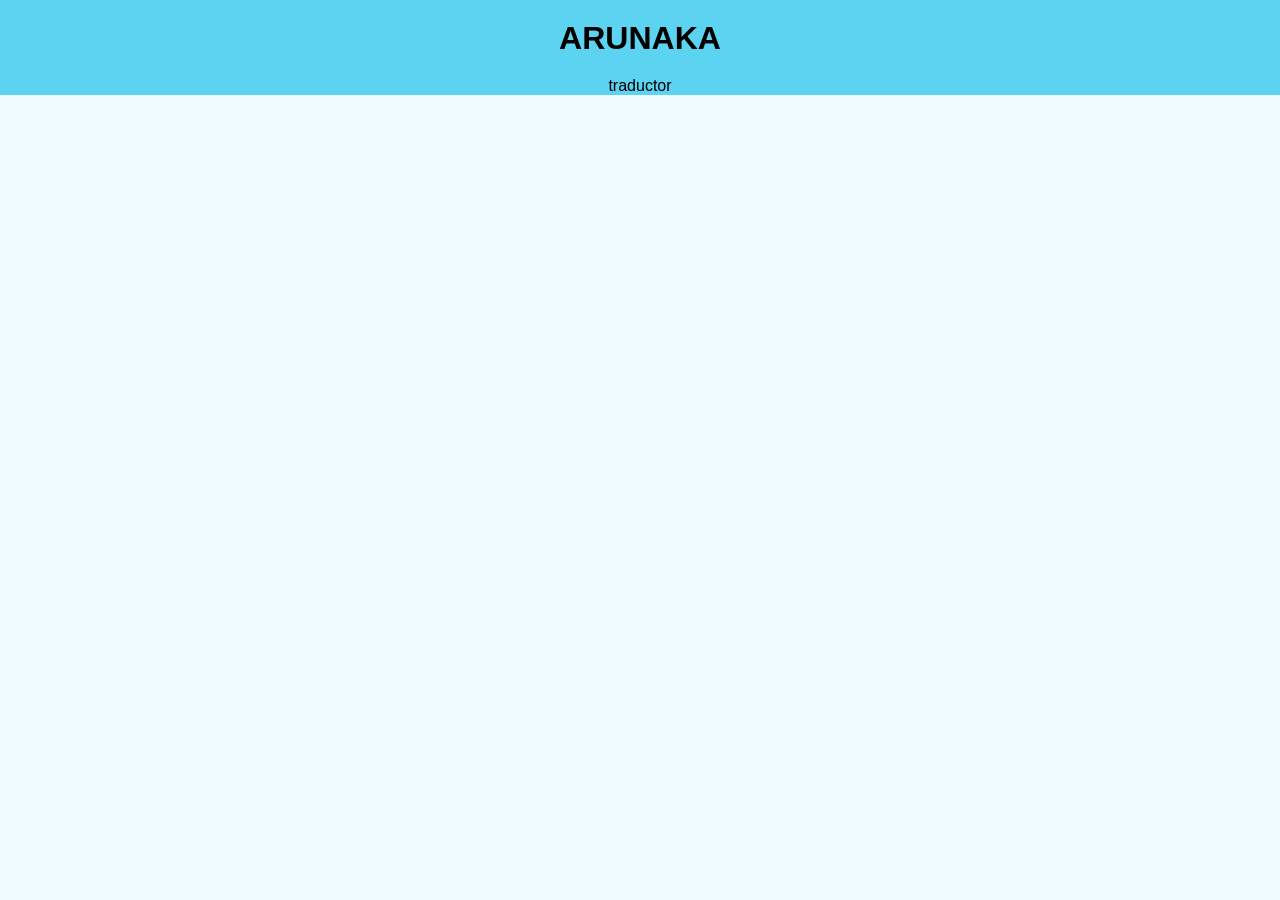
==== index.html @ 30217dec "Rename paginaprin.html to index.html" ====
<!DOCTYPE html>
<html lang="es">
<head>
    <meta charset="UTF-8">
    <meta name="viewport" content="width=device-width, initial-scale=1.0">
    <title>Arunaka</title>
    <link rel="stylesheet" href="styles.css">
    <link href="https://fonts.googleapis.com/css2?family=Material+Symbols+Outlined" rel="stylesheet" />


</head>
<body>
    
    
    <aside class="sidebar">
        <form class="sidebar__form">
            <input type="checkbox" checked id="open-menu">
            <label class="material-symbols-outlined" for="open-menu">menu</label>

        </form>

       

        <picture class="sidebar__picture">
            <source srcset="img/logo-small.png" media="(max-width:57.5rem)">
            <img src="img/logo1.png">

        </picture>
        

        
        <nav class="sidebar__nav">
            <ul>
                <li class="sidebar__item">
                    <span class="material-symbols-outlined">home</span>
                    <a href="paginaprin.html">Inicio</a>
                </li>
                                <li class="sidebar__item">
                    <span class="material-symbols-outlined">sort_by_alpha</span>
                    <a href="diccionario.html">Diccionario</a>
                </li">
                                <li class="sidebar__item">
                    <span class="material-symbols-outlined">history</span>
                    <a href="historial.html">Historial</a>
                </li>
                                <li class="sidebar__item">
                    <span class="material-symbols-outlined">info</span>
                    <a href="acercade.html">Acercad de</a>
                </li>
            </ul>
        </nav>
        <div class="sideabr__profile">
            <ul>
                <li class="sidebar__item">
                  <span class="material-symbols-outlined">logout</span>
                  <a href="#">Salir</a>
                </li>
            </ul>

            
         
    </aside>


    <h1>ARUNAKA</h1>
    <p>traductor</p>

    

    </body>
</html>
---- styles.css ----
*{  
  box-sizing: border-box;
}

body,div,ul,li,a,h1,h2,h3,h4 {
  margin: 0;
  padding: 0;
}

label, .sidebar__nav{ 
  user-select: none;
}


body{
  --bg-color: color-mix(in srgb, #5bd3f1 10%, #fff);
  --sidebar-color: #5bd3f1 ;
  --dark-color:    #1d1a1a;
  --faq-color: #5bd3f1;
  background-color: var(--bg-color);
  font-family: sans-serif;
}

.title{
  background-color: var(--faq-color);
  max-width: clamp(300px, 50%, 900px);
  margin: auto;
}
a{
  display: block;
  padding: 25px 70px 25px 0px;
}
 

/* color de la barra de menu*/
.sidebar{
  background-color: var(--sidebar-color);
  position: fixed;
  height: 100dvh;
  width: clamp(220px, 20vw, 300px);
  font-size: clamp(1rem, 2.2vw, 3rem);
  display: flex;
  flex-direction: column;
  justify-content: space-between;
  padding: 30px 0 30px 6px;

}

.sidebar__nav{
  flex: 1;
  display: flex;
}

.sidebar__nav ul{
  display: flex;
  flex-direction: column;
  justify-content: center ;
  width: 100%;
}


.sidebar__item{
  list-style:none;
  display: flex;
  align-items: center;
  font-size: .9rem;
  padding: 6px;
  color: var(--dark-color);
  border-radius:36px 0 0 36px;
  position: relative;
}

.sidebar__item a{
  color: inherit;
  text-decoration: none;
}

.sidebar__item span{
  padding: 12px;
  font-size: 2rem;
}

.sidebar__item:hover {
  background-color: var(--bg-color);
  color: var(--sidebar-color);
}

.sidebar__item::before,
.sidebar__item::after{
  content:'';
  background-color: var(--bg-color);
  position: absolute;
  right: 0;
  width: 18px;
  height: 18px;
  background-color: transparent;
}

.sidebar__item:hover::before{
  top: -18px;
  border-bottom-right-radius:25px ;
  box-shadow: 4px 4px 0 4px var(--bg-color);
}

.sidebar__item:hover::after{
  bottom: -18px;
  border-top-right-radius:25px ;
  box-shadow: 4px -4px 0 4px var(--bg-color);
}

/*logo de la app*/

.sidebar__picture img{
margin-left: 0px;
position: relative;
z-index: 10;
}

.sidebar__picture img{
width: clamp(4rem, 110%, 20rem);
margin: auto;
}


input[type="checkbox"]{
  display: none;
  
}

.sidebar__form {
  position: absolute;
  z-index: 20;
  right: -1rem;
  top: .5rem;
}

.menu{
  display: none;
}

.sidebar label{
  position: relative;
  color: var(--sidebar-color);
  background-color: var(--bg-color);
  font-size: 2rem;
  border-radius: 50%;
  padding: .4rem;
  user-select: none;
  
}



input[type="checkbox"]:checked ~ label {
  color: var(--bg-color);
  background-color: var(--sidebar-color);
}

input[type="checkbox"]:checked ~ label::after,
input[type="checkbox"]:checked ~ label::before {
  display: none;}

.sidebar:has(input[type="checkbox"]:checked){

 width: 0;
 padding: 30px 0;
 overflow: visible;
}



.sidebar:has(input[type="checkbox"]:checked) .sidebar__nav,
.sidebar:has(input[type="checkbox"]:checked) .sidebar__picture img{
  display: none;
}

.sidebar:has(input[type="checkbox"]:checked) .sidebar__form{
  right: -40px;
}

.sidebar:has(input[type="checkbox"]:checked) picture{
 width: fit-content;
 margin-left: .75rem ;
}

.sidebar:has(input[type="checkbox"]:checked) :is(.sidebar__item a, .sidebar__item span){
  display: none;
}

h1,p{
  text-align: center;
  background-color: #5bd3f1;
  width: 100%;
  margin: 0;

}

h1{
 padding: 20px;
}
/*Estilo del buscador(DICCIONARIO)*/
form{
  padding: 20px 100px;
}
input{
width: 100%;
box-sizing: border-box;

}
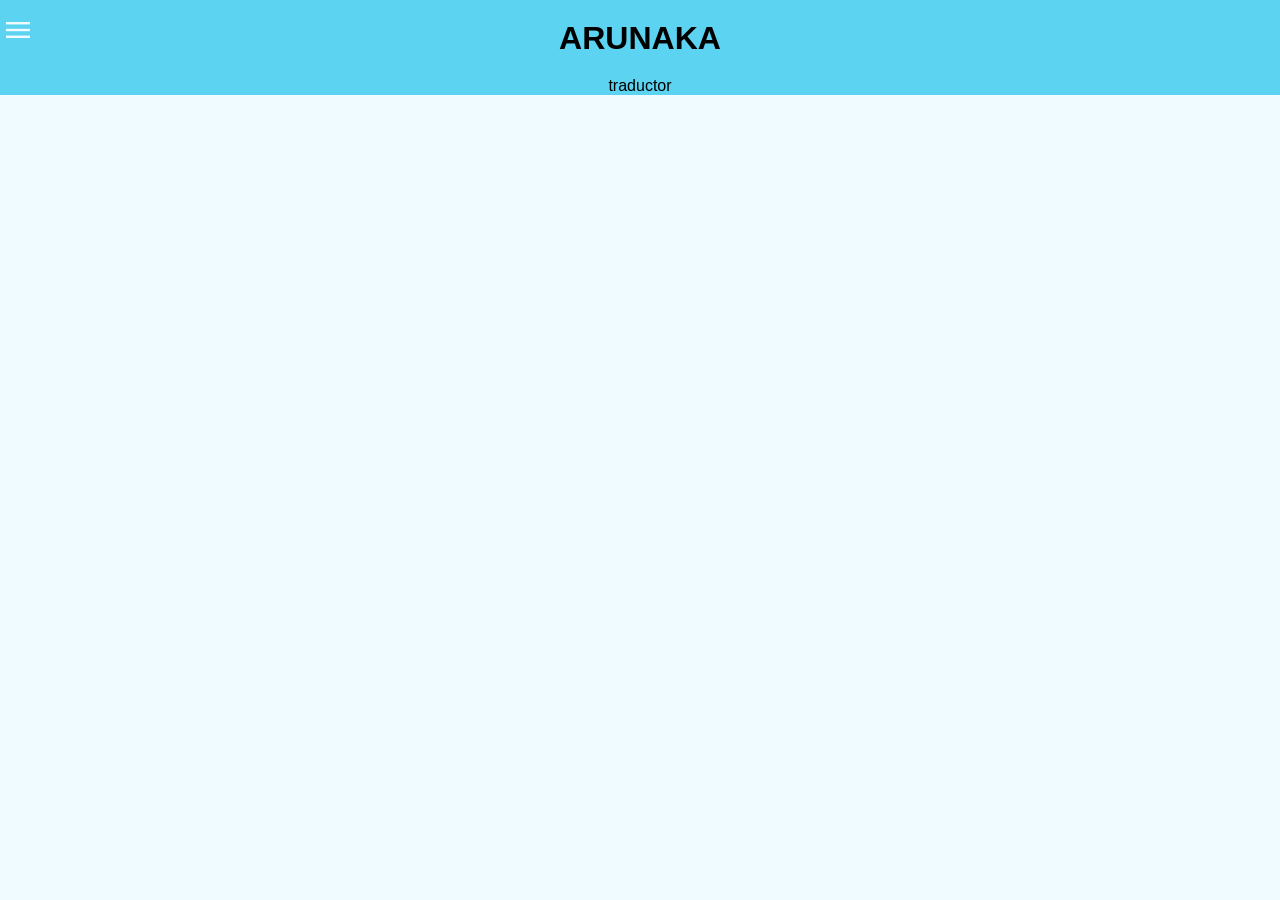
==== commit aa8b2d87: "Update index.html" ====
--- a/index.html
+++ b/index.html
@@ -33,7 +33,7 @@
             <ul>
                 <li class="sidebar__item">
                     <span class="material-symbols-outlined">home</span>
-                    <a href="paginaprin.html">Inicio</a>
+                    <a href="index.html">Inicio</a>
                 </li>
                                 <li class="sidebar__item">
                     <span class="material-symbols-outlined">sort_by_alpha</span>
--- a/styles.css
+++ b/styles.css
@@ -158,7 +158,7 @@
 
 input[type="checkbox"]:checked ~ label::after,
 input[type="checkbox"]:checked ~ label::before {
-  display: none;}
+  display: none ;}
 
 .sidebar:has(input[type="checkbox"]:checked){
 
@@ -199,11 +199,12 @@
  padding: 20px;
 }
 /*Estilo del buscador(DICCIONARIO)*/
-form{
-  padding: 20px 100px;
-}
-input{
+
+.sreachbar{
+  padding: 20px;
+} 
+.barra{
 width: 100%;
 box-sizing: border-box;
-
-}
+}
+
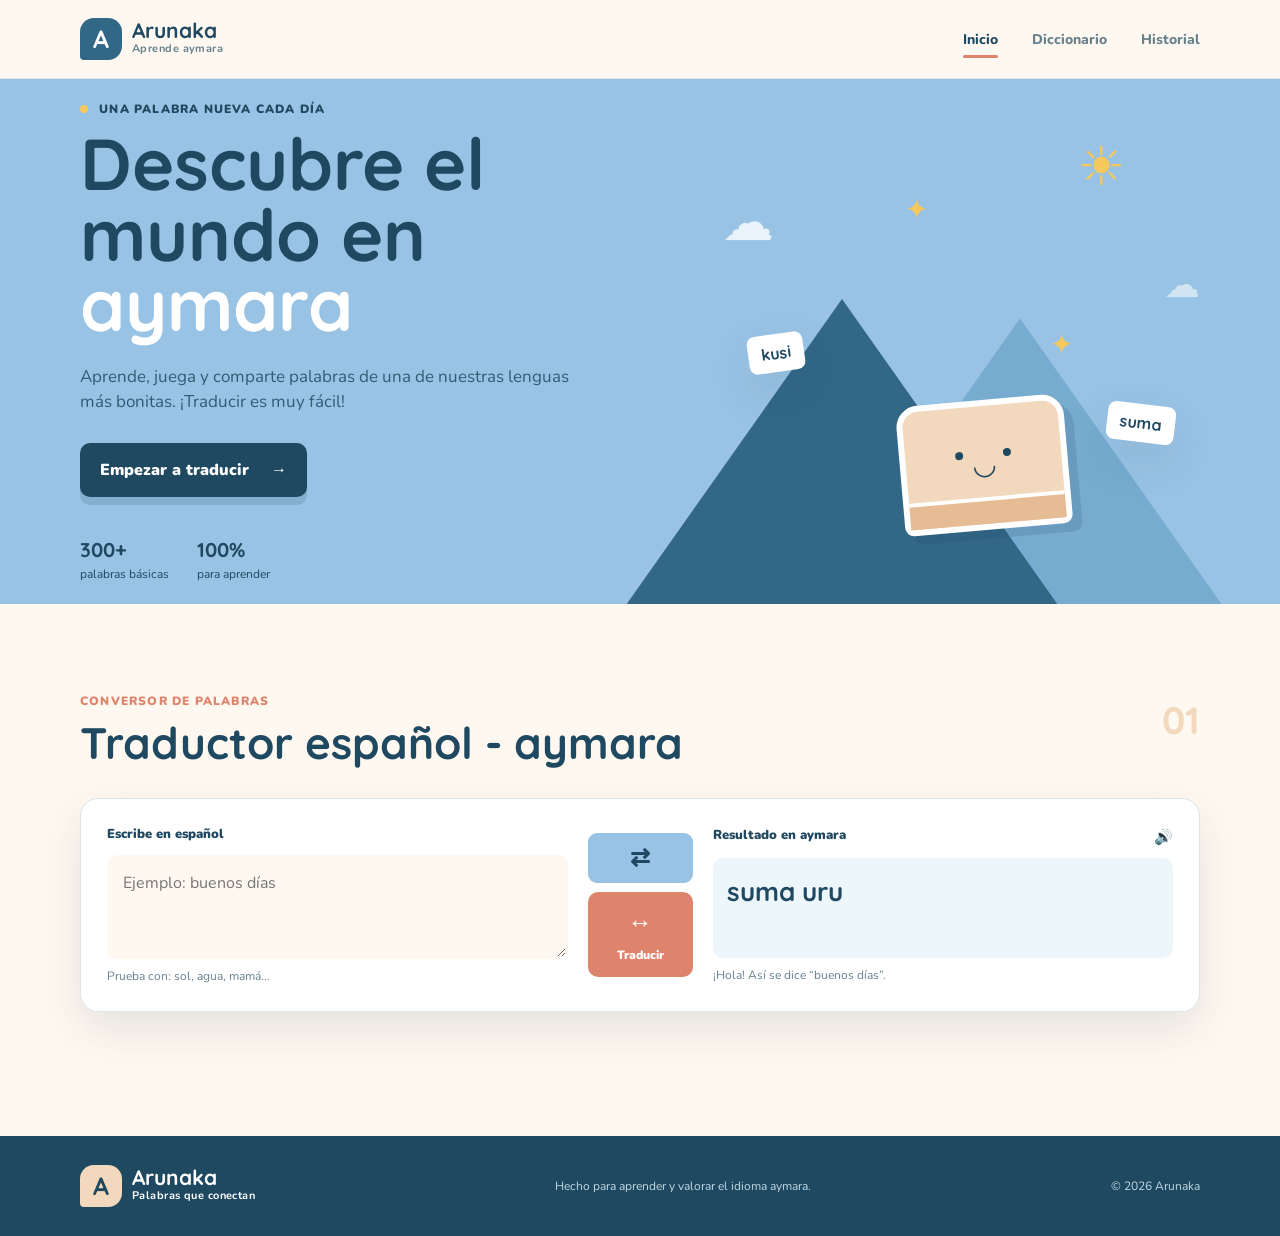
==== commit 69b5a84c: "Add files via upload" ====
--- a/index.html
+++ b/index.html
@@ -1,71 +1,84 @@
-<!DOCTYPE html>
+<!doctype html>
 <html lang="es">
 <head>
-    <meta charset="UTF-8">
-    <meta name="viewport" content="width=device-width, initial-scale=1.0">
-    <title>Arunaka</title>
-    <link rel="stylesheet" href="styles.css">
-    <link href="https://fonts.googleapis.com/css2?family=Material+Symbols+Outlined" rel="stylesheet" />
-
-
+  <meta charset="UTF-8">
+  <meta name="viewport" content="width=device-width, initial-scale=1.0">
+  <meta name="description" content="Arunaka, traductor español-aymara para niños de nivel primario.">
+  <title>Arunaka | Aprende aymara jugando</title>
+  <link rel="preconnect" href="https://fonts.googleapis.com">
+  <link rel="preconnect" href="https://fonts.gstatic.com" crossorigin>
+  <link href="https://fonts.googleapis.com/css2?family=Nunito:wght@400;600;700;800;900&family=Quicksand:wght@600;700&display=swap" rel="stylesheet">
+  <link rel="stylesheet" href="style.css">
 </head>
 <body>
-    
-    
-    <aside class="sidebar">
-        <form class="sidebar__form">
-            <input type="checkbox" checked id="open-menu">
-            <label class="material-symbols-outlined" for="open-menu">menu</label>
+  <header class="site-header">
+    <div class="container nav-wrap">
+      <a class="brand" href="#inicio" aria-label="Arunaka, ir al inicio">
+        <span class="brand-mark" aria-hidden="true">A</span>
+        <span><strong>Arunaka</strong><small>Aprende aymara</small></span>
+      </a>
+      <nav class="main-nav" aria-label="Navegación principal">
+        <a class="nav-link active" href="#inicio" data-tab="inicio">Inicio</a>
+        <a class="nav-link" href="#diccionario" data-tab="diccionario">Diccionario</a>
+        <a class="nav-link" href="#historial" data-tab="historial">Historial</a>
+      </nav>
+      <button class="menu-toggle" type="button" aria-expanded="false" aria-controls="main-menu" aria-label="Abrir menú">☰</button>
+    </div>
+  </header>
 
-        </form>
+  <main>
+    <section id="inicio" class="hero-section tab-panel" data-tab-panel="inicio">
+      <div class="container hero-grid">
+        <div class="hero-copy">
+          <p class="eyebrow"><span class="sun-dot"></span> Una palabra nueva cada día</p>
+          <h1>Descubre el mundo en <span>aymara</span></h1>
+          <p class="hero-text">Aprende, juega y comparte palabras de una de nuestras lenguas más bonitas. ¡Traducir es muy fácil!</p>
+          <a class="primary-button" href="#traductor">Empezar a traducir <span aria-hidden="true">→</span></a>
+          <div class="hero-stats" aria-label="Características de Arunaka">
+            <span><b>300+</b> palabras básicas</span>
+            <span><b>100%</b> para aprender</span>
+          </div>
+        </div>
+        <div class="hero-art" aria-label="Ilustración de aprendizaje aymara" role="img">
+          <div class="mountain mountain-back"></div><div class="mountain mountain-front"></div>
+          <div class="sun">☀</div><div class="cloud cloud-one">☁</div><div class="cloud cloud-two">☁</div>
+          <div class="book-character"><span class="book-face">◡</span><span class="book-page"></span></div>
+          <span class="art-word word-one">kusi</span><span class="art-word word-two">suma</span>
+          <span class="star star-one">✦</span><span class="star star-two">✦</span>
+        </div>
+      </div>
+    </section>
 
-       
+    <section id="traductor" class="translator-section section-pad tab-panel" data-tab-panel="inicio">
+      <div class="container">
+        <div class="section-heading"><div><p class="eyebrow">Conversor de palabras</p><h2 id="translator-title">Traductor español - aymara</h2></div><span class="section-number">01</span></div>
+        <div class="translator-card">
+          <div class="language-box"><label id="input-language-label" for="spanish-input">Escribe en español</label><textarea id="spanish-input" rows="3" placeholder="Ejemplo: buenos días" autocomplete="off"></textarea><span class="input-hint" id="input-hint">Prueba con: sol, agua, mamá...</span></div>
+          <div class="translator-actions"><button id="switch-languages" class="switch-button" type="button" aria-label="Cambiar dirección de traducción" title="Cambiar dirección">⇄</button><button id="translate-button" class="translate-button" type="button" aria-label="Traducir palabra">↔<span>Traducir</span></button></div>
+          <div class="language-box result-box"><label id="output-language-label" for="aymara-output">Resultado en aymara <span class="speaker" id="speak-button" role="button" tabindex="0" aria-label="Escuchar traducción">🔊</span></label><div id="aymara-output" class="translation-output" aria-live="polite">suma uru</div><span class="input-hint" id="translation-note">¡Hola! Así se dice “buenos días”.</span></div>
+        </div>
+        <p id="translation-feedback" class="feedback" role="status"></p>
+      </div>
+    </section>
 
-        <picture class="sidebar__picture">
-            <source srcset="img/logo-small.png" media="(max-width:57.5rem)">
-            <img src="img/logo1.png">
+    <section id="diccionario" class="dictionary-section section-pad tab-panel" data-tab-panel="diccionario" hidden>
+      <div class="container">
+        <div class="section-heading"><div><p class="eyebrow">Explora y aprende</p><h2>Diccionario ilustrado</h2><p class="section-description">Busca una palabra y descubre cómo se dice en aymara.</p></div><span class="section-number">02</span></div>
+        <div class="dictionary-toolbar"><label class="search-field"><span aria-hidden="true">⌕</span><input id="dictionary-search" type="search" placeholder="Buscar una palabra..." autocomplete="off"></label><div class="category-tabs" role="group" aria-label="Filtrar por categoría"><button class="category-tab active" type="button" data-category="Todos">Todos</button><button class="category-tab" type="button" data-category="Naturaleza">Naturaleza</button><button class="category-tab" type="button" data-category="Animales">Animales</button><button class="category-tab" type="button" data-category="Familia">Familia</button><button class="category-tab" type="button" data-category="Alimentos">Alimentos</button><button class="category-tab" type="button" data-category="Hogar">Hogar</button><button class="category-tab" type="button" data-category="Lugares y transporte">Lugares y transporte</button><button class="category-tab" type="button" data-category="Saludos y expresiones">Saludos y expresiones</button><button class="category-tab" type="button" data-category="Cualidades y colores">Cualidades y colores</button><button class="category-tab" type="button" data-category="Números">Números</button><button class="category-tab" type="button" data-category="Ubicación">Ubicación</button><button class="category-tab" type="button" data-category="Acciones">Acciones</button><button class="category-tab" type="button" data-category="Escuela">Escuela</button><button class="category-tab" type="button" data-category="Cuerpo y salud">Cuerpo y salud</button><button class="category-tab" type="button" data-category="Cultura">Cultura</button><button class="category-tab" type="button" data-category="Otros">Otros</button></div></div>
+        <div id="dictionary-grid" class="dictionary-grid"></div>
+        <p id="empty-dictionary" class="empty-state" hidden>No encontramos esa palabra. Prueba con otra búsqueda.</p>
+      </div>
+    </section>
 
-        </picture>
-        
+    <section id="historial" class="history-section section-pad tab-panel" data-tab-panel="historial" hidden>
+      <div class="container">
+        <div class="section-heading"><div><p class="eyebrow">Tus palabras</p><h2>Historial de aprendizaje</h2><p class="section-description">Aquí aparecen tus búsquedas recientes y tus palabras favoritas.</p></div><span class="section-number">03</span></div>
+        <div class="history-layout"><div class="history-panel"><div class="panel-title"><h3>Recientes</h3><button id="clear-history" class="text-button" type="button">Limpiar historial</button></div><div id="history-list" class="history-list"></div><p id="empty-history" class="empty-state">Todavía no tienes búsquedas. ¡Explora el diccionario!</p></div><aside class="favorites-panel"><div class="panel-title"><h3>Favoritos <span aria-hidden="true">♥</span></h3></div><div id="favorites-list" class="favorites-list"></div><p id="empty-favorites" class="empty-state">Guarda palabras con el corazón para verlas aquí.</p></aside></div>
+      </div>
+    </section>
+  </main>
 
-        
-        <nav class="sidebar__nav">
-            <ul>
-                <li class="sidebar__item">
-                    <span class="material-symbols-outlined">home</span>
-                    <a href="index.html">Inicio</a>
-                </li>
-                                <li class="sidebar__item">
-                    <span class="material-symbols-outlined">sort_by_alpha</span>
-                    <a href="diccionario.html">Diccionario</a>
-                </li">
-                                <li class="sidebar__item">
-                    <span class="material-symbols-outlined">history</span>
-                    <a href="historial.html">Historial</a>
-                </li>
-                                <li class="sidebar__item">
-                    <span class="material-symbols-outlined">info</span>
-                    <a href="acercade.html">Acercad de</a>
-                </li>
-            </ul>
-        </nav>
-        <div class="sideabr__profile">
-            <ul>
-                <li class="sidebar__item">
-                  <span class="material-symbols-outlined">logout</span>
-                  <a href="#">Salir</a>
-                </li>
-            </ul>
-
-            
-         
-    </aside>
-
-
-    <h1>ARUNAKA</h1>
-    <p>traductor</p>
-
-    
-
-    </body>
+  <footer class="site-footer"><div class="container footer-wrap"><div class="brand footer-brand"><span class="brand-mark" aria-hidden="true">A</span><span><strong>Arunaka</strong><small>Palabras que conectan</small></span></div><p>Hecho para aprender y valorar el idioma aymara.</p><p>© <span id="current-year"></span> Arunaka</p></div></footer>
+  <script src="script.js"></script>
+</body>
 </html>
--- a/style.css
+++ b/style.css
@@ -0,0 +1,38 @@
+:root {
+  --blue: #99c3e4;
+  --blue-deep: #326786;
+  --blue-ink: #1f4861;
+  --cream: #f2d9bd;
+  --cream-light: #fff8f0;
+  --coral: #df846c;
+  --yellow: #f5c85b;
+  --ink: #243a45;
+  --muted: #66808c;
+  --white: #ffffff;
+  --line: #dbe5e6;
+  --shadow: 0 18px 45px rgba(31, 72, 97, .12);
+}
+* { box-sizing: border-box; }
+html { scroll-behavior: smooth; }
+body { margin: 0; color: var(--ink); background: var(--cream-light); font-family: 'Nunito', sans-serif; line-height: 1.5; }
+button, input, textarea { font: inherit; }
+button, a { -webkit-tap-highlight-color: transparent; }
+a { color: inherit; text-decoration: none; }
+.container { width: min(1120px, calc(100% - 40px)); margin: auto; }
+.site-header { position: sticky; top: 0; z-index: 5; background: rgba(255, 248, 240, .94); border-bottom: 1px solid rgba(219, 229, 230, .8); backdrop-filter: blur(12px); }
+.nav-wrap, .footer-wrap { display: flex; align-items: center; justify-content: space-between; min-height: 78px; }
+.brand { display: flex; align-items: center; gap: 10px; }
+.brand-mark { display: grid; place-items: center; width: 42px; height: 42px; color: var(--white); background: var(--blue-deep); border-radius: 14px 14px 14px 4px; font-family: 'Quicksand', sans-serif; font-size: 25px; font-weight: 700; }
+.brand strong, .brand small { display: block; }.brand strong { color: var(--blue-ink); font-family: 'Quicksand', sans-serif; font-size: 21px; line-height: 1; }.brand small { color: var(--muted); font-size: 11px; font-weight: 700; letter-spacing: .04em; }
+.main-nav { display: flex; gap: 34px; color: var(--muted); font-size: 14px; font-weight: 800; }.nav-link { position: relative; padding: 8px 0; }.nav-link.active, .nav-link:hover { color: var(--blue-ink); }.nav-link.active::after { position: absolute; right: 0; bottom: 0; left: 0; height: 3px; background: var(--coral); border-radius: 3px; content: ''; }
+.menu-toggle { display: none; border: 0; background: transparent; color: var(--blue-ink); font-size: 24px; }
+.hero-section { overflow: hidden; background: var(--blue); }.hero-grid { display: grid; grid-template-columns: 1fr .9fr; align-items: center; min-height: 525px; gap: 48px; }.eyebrow { margin: 0 0 10px; color: var(--coral); font-size: 12px; font-weight: 900; letter-spacing: .1em; text-transform: uppercase; }.hero-section .eyebrow { color: var(--blue-ink); }.sun-dot { display: inline-block; width: 8px; height: 8px; margin-right: 7px; border-radius: 50%; background: var(--yellow); }.hero-copy h1 { max-width: 600px; margin: 0; color: var(--blue-ink); font-family: 'Quicksand', sans-serif; font-size: clamp(42px, 6vw, 72px); letter-spacing: 0; line-height: .98; }.hero-copy h1 span { color: var(--white); }.hero-text { max-width: 490px; margin: 24px 0 28px; color: #315d74; font-size: 17px; }.primary-button, .translate-button { border: 0; cursor: pointer; font-weight: 900; transition: transform .2s, box-shadow .2s; }.primary-button { display: inline-flex; align-items: center; gap: 22px; padding: 15px 20px; color: var(--white); background: var(--blue-ink); border-radius: 10px; box-shadow: 0 8px 0 rgba(31, 72, 97, .16); }.primary-button:hover, .translate-button:hover { transform: translateY(-3px); box-shadow: 0 11px 18px rgba(31, 72, 97, .18); }.hero-stats { display: flex; gap: 28px; margin-top: 38px; color: var(--blue-ink); font-size: 12px; }.hero-stats b { display: block; font-family: 'Quicksand', sans-serif; font-size: 20px; }
+.hero-art { position: relative; align-self: stretch; min-height: 525px; }.sun { position: absolute; top: 48px; right: 75px; color: var(--yellow); font-size: 54px; }.cloud { position: absolute; color: var(--white); font-size: 52px; opacity: .8; }.cloud-one { top: 105px; left: 30px; }.cloud-two { top: 180px; right: 0; font-size: 36px; opacity: .55; }.mountain { position: absolute; bottom: -35px; width: 0; height: 0; border-right: 240px solid transparent; border-bottom: 340px solid var(--blue-deep); border-left: 240px solid transparent; }.mountain-back { right: -60px; bottom: -80px; border-bottom-color: #77acd0; transform: scale(1.15); }.mountain-front { left: -90px; }.book-character { position: absolute; bottom: 74px; left: 41%; z-index: 1; width: 168px; height: 130px; padding-top: 38px; color: var(--blue-ink); background: var(--cream); border: 6px solid var(--white); border-radius: 22px 22px 9px 9px; box-shadow: 9px 9px 0 rgba(31, 72, 97, .16); text-align: center; transform: rotate(-5deg); }.book-character::before, .book-character::after { position: absolute; top: 44px; width: 8px; height: 8px; border-radius: 50%; background: var(--blue-ink); content: ''; }.book-character::before { left: 50px; }.book-character::after { right: 50px; }.book-face { font-size: 28px; }.book-page { position: absolute; right: 0; bottom: 0; left: 0; height: 27px; border-top: 4px solid var(--white); background: #e6bc94; }.art-word { position: absolute; z-index: 2; padding: 7px 13px; color: var(--blue-ink); background: var(--white); border-radius: 8px; font-family: 'Quicksand', sans-serif; font-weight: 700; box-shadow: var(--shadow); }.word-one { top: 255px; left: 11%; transform: rotate(-8deg); }.word-two { top: 325px; right: 5%; transform: rotate(7deg); }.star { position: absolute; z-index: 2; color: var(--yellow); font-size: 28px; }.star-one { top: 245px; right: 25%; }.star-two { top: 110px; left: 42%; }
+.section-pad { padding: 88px 0; }.section-heading { display: flex; justify-content: space-between; align-items: flex-start; margin-bottom: 32px; }.section-heading h2 { margin: 0; color: var(--blue-ink); font-family: 'Quicksand', sans-serif; font-size: clamp(30px, 4vw, 44px); line-height: 1.05; }.section-description { margin: 10px 0 0; color: var(--muted); }.section-number { color: var(--cream); font-family: 'Quicksand', sans-serif; font-size: 38px; font-weight: 700; }
+.tab-panel[hidden] { display: none; }
+.translator-section { background: var(--cream-light); }.translator-card { display: grid; grid-template-columns: 1fr 105px 1fr; align-items: center; gap: 20px; padding: 26px; background: var(--white); border: 1px solid var(--line); border-radius: 18px; box-shadow: var(--shadow); }.language-box label { display: flex; justify-content: space-between; margin-bottom: 10px; color: var(--blue-ink); font-size: 13px; font-weight: 900; }.language-box textarea { display: block; width: 100%; resize: vertical; min-height: 100px; padding: 14px; color: var(--ink); background: var(--cream-light); border: 2px solid transparent; border-radius: 10px; outline: 0; }.language-box textarea:focus { border-color: var(--blue); }.input-hint { display: block; margin-top: 8px; color: var(--muted); font-size: 12px; }.translator-actions { display: grid; gap: 9px; }.switch-button { padding: 7px; color: var(--blue-ink); background: var(--blue); border: 0; border-radius: 9px; cursor: pointer; font-size: 24px; font-weight: 900; }.translate-button { display: grid; justify-items: center; gap: 3px; padding: 13px 10px; color: var(--white); background: var(--coral); border-radius: 10px; font-size: 25px; }.translate-button span { font-size: 12px; }.translation-output { min-height: 100px; padding: 14px; color: var(--blue-ink); background: #edf6fb; border-radius: 10px; font-family: 'Quicksand', sans-serif; font-size: 26px; font-weight: 700; }.speaker { cursor: pointer; font-size: 15px; }.feedback { min-height: 22px; margin: 14px 0 0; color: var(--coral); font-size: 13px; font-weight: 700; }
+.dictionary-section { background: var(--white); }.dictionary-toolbar { display: flex; justify-content: space-between; align-items: center; gap: 18px; margin-bottom: 28px; }.search-field { display: flex; align-items: center; width: min(360px, 100%); gap: 9px; padding: 11px 14px; background: var(--cream-light); border: 1px solid var(--line); border-radius: 10px; color: var(--blue-ink); font-size: 22px; }.search-field input { width: 100%; border: 0; outline: 0; background: transparent; font-size: 14px; }.category-tabs { display: flex; flex-wrap: wrap; justify-content: flex-end; gap: 7px; }.category-tab { padding: 8px 13px; color: var(--muted); background: transparent; border: 1px solid var(--line); border-radius: 20px; cursor: pointer; font-size: 12px; font-weight: 800; }.category-tab.active, .category-tab:hover { color: var(--blue-ink); background: var(--blue); border-color: var(--blue); }.dictionary-grid { display: grid; grid-template-columns: repeat(4, 1fr); gap: 16px; }.word-card { position: relative; padding: 16px; border: 1px solid var(--line); border-radius: 14px; background: var(--cream-light); transition: transform .2s, box-shadow .2s; }.word-card:hover { transform: translateY(-4px); box-shadow: var(--shadow); }.word-image { display: grid; place-items: center; height: 85px; margin-bottom: 13px; background: var(--blue); border-radius: 10px; font-size: 43px; }.word-card h3 { margin: 0; color: var(--blue-ink); font-family: 'Quicksand', sans-serif; font-size: 20px; }.word-card p { margin: 1px 0 0; color: var(--muted); font-size: 13px; }..word-card .favorite-button { position: absolute; top: 13px; right: 13px; border: 0; cursor: pointer; color: var(--white); background: rgba(31, 72, 97, .35); border-radius: 50%; font-size: 15px; }.favorite-button.is-favorite { color: var(--coral); background: var(--white); }.empty-state { color: var(--muted); font-size: 14px; }.dictionary-grid + .empty-state { text-align: center; }
+.history-section { background: var(--cream); }.history-layout { display: grid; grid-template-columns: 1.35fr .65fr; gap: 20px; }.history-panel, .favorites-panel { padding: 26px; background: rgba(255, 255, 255, .72); border-radius: 16px; }.panel-title { display: flex; align-items: center; justify-content: space-between; margin-bottom: 18px; }.panel-title h3 { margin: 0; color: var(--blue-ink); font-family: 'Quicksand', sans-serif; font-size: 21px; }.panel-title h3 span { color: var(--coral); }.text-button { padding: 0; border: 0; color: var(--coral); background: transparent; cursor: pointer; font-size: 12px; font-weight: 800; }.history-row, .favorite-row { display: flex; align-items: center; justify-content: space-between; gap: 10px; padding: 13px 0; border-top: 1px solid rgba(102, 128, 140, .2); }.history-word, .favorite-word { display: flex; align-items: center; gap: 11px; }.history-icon { display: grid; place-items: center; width: 34px; height: 34px; border-radius: 8px; background: var(--blue); font-size: 19px; }.history-word strong, .favorite-word strong { display: block; color: var(--blue-ink); }.history-word small, .favorite-word small { color: var(--muted); font-size: 12px; }.row-heart { border: 0; cursor: pointer; color: var(--coral); background: transparent; font-size: 20px; }.site-footer { color: var(--white); background: var(--blue-ink); }.footer-wrap { min-height: 100px; gap: 30px; }.footer-brand .brand-mark { color: var(--blue-ink); background: var(--cream); }.footer-brand strong, .footer-brand small { color: var(--white); }.site-footer p { margin: 0; color: #c1d9e3; font-size: 12px; }
+ .word-card .favorite-button { position: absolute; top: 13px; right: 13px; border: 0; cursor: pointer; color: var(--white); background: rgba(31, 72, 97, .35); border-radius: 50%; font-size: 15px; }
+@media (max-width: 800px) { .main-nav { display: none; position: absolute; top: 77px; right: 20px; left: 20px; flex-direction: column; gap: 5px; padding: 12px 18px; background: var(--white); border: 1px solid var(--line); border-radius: 10px; box-shadow: var(--shadow); }.main-nav.open { display: flex; }.menu-toggle { display: block; }.hero-grid { grid-template-columns: 1fr; min-height: auto; padding-top: 70px; }.hero-art { min-height: 340px; margin-top: -20px; }.section-pad { padding: 64px 0; }.translator-card { grid-template-columns: 1fr; }.translator-actions { grid-template-columns: 70px 1fr; }.translate-button { display: inline-flex; align-items: center; justify-content: center; width: 100%; }.dictionary-toolbar { align-items: stretch; flex-direction: column; }.search-field { width: 100%; }.category-tabs { justify-content: flex-start; }.dictionary-grid { grid-template-columns: repeat(2, 1fr); }.history-layout { grid-template-columns: 1fr; }.footer-wrap { align-items: flex-start; flex-direction: column; justify-content: center; padding: 25px 0; gap: 12px; } }
+@media (max-width: 430px) { .container { width: min(100% - 28px, 1120px); }.hero-copy h1 { font-size: 45px; }.hero-art { transform: scale(.88); transform-origin: top center; margin-bottom: -40px; }.dictionary-grid { gap: 10px; }.word-card { padding: 11px; }.word-image { height: 70px; }.history-panel, .favorites-panel, .translator-card { padding: 18px; }.section-number { font-size: 27px; } }
